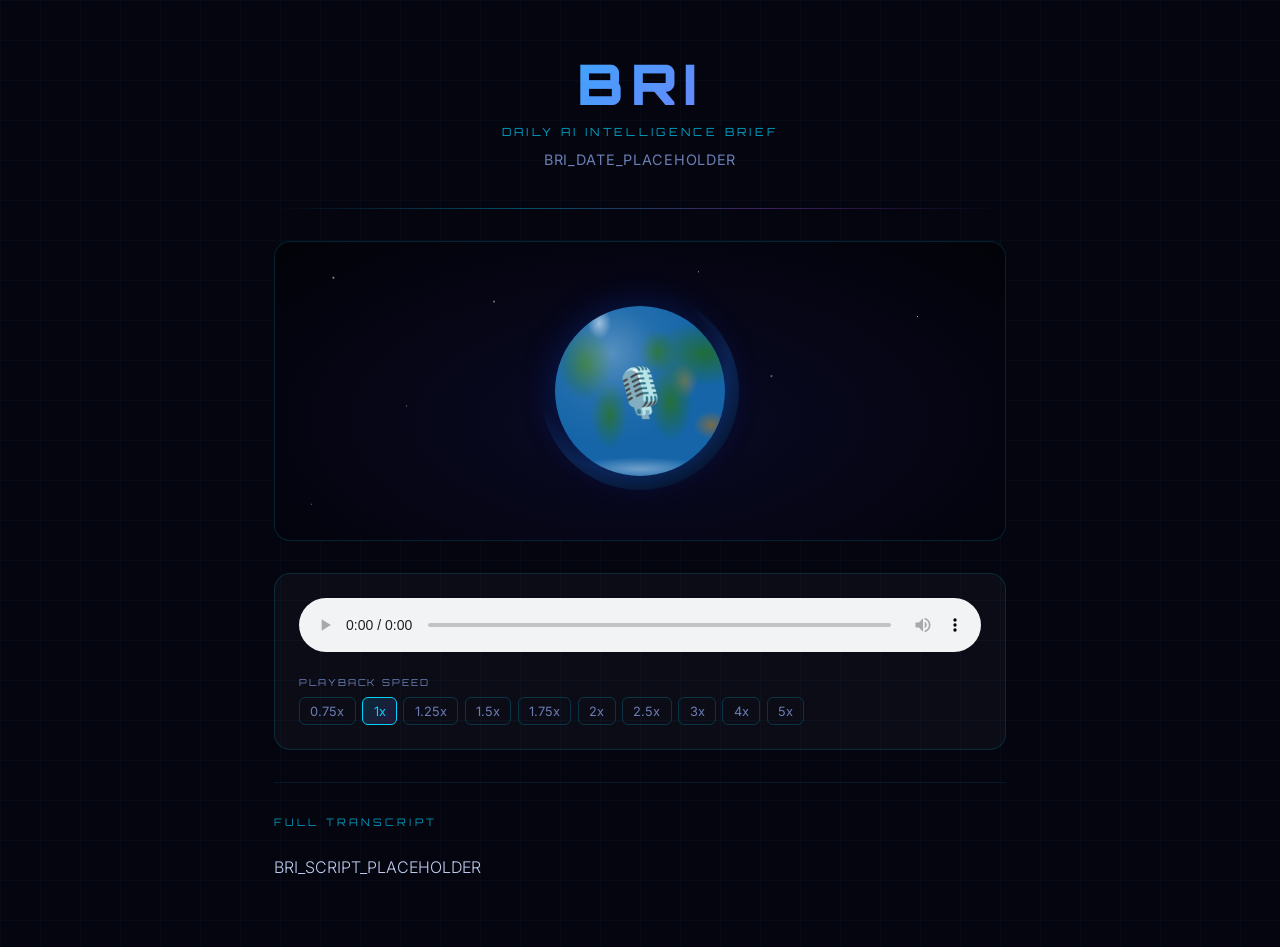
==== template.html @ f0dc10b3 "Add template HTML for Daily AI Brief" ====
<!DOCTYPE html>
<html lang="en">
<head>
  <meta charset="UTF-8" />
  <meta name="viewport" content="width=device-width, initial-scale=1.0" />
  <title>Bri — Daily AI Brief</title>
  <link rel="preconnect" href="https://fonts.googleapis.com">
  <link href="https://fonts.googleapis.com/css2?family=Orbitron:wght@400;700;900&family=Inter:wght@300;400;500&display=swap" rel="stylesheet">
  <style>
    *, *::before, *::after { box-sizing: border-box; margin: 0; padding: 0; }
    body {
      font-family: 'Inter', sans-serif;
      background: #050510;
      color: #e0e8ff;
      min-height: 100vh;
      background-image:
        linear-gradient(rgba(0,212,255,0.03) 1px, transparent 1px),
        linear-gradient(90deg, rgba(0,212,255,0.03) 1px, transparent 1px);
      background-size: 40px 40px;
    }
    .container { max-width: 780px; margin: 0 auto; padding: 3rem 1.5rem 4rem; }
    .header { text-align: center; margin-bottom: 2.5rem; }
    .logo {
      font-family: 'Orbitron', monospace;
      font-size: 3.5rem;
      font-weight: 900;
      background: linear-gradient(135deg, #00d4ff, #a855f7);
      -webkit-background-clip: text;
      -webkit-text-fill-color: transparent;
      background-clip: text;
      letter-spacing: 0.12em;
    }
    .tagline {
      font-family: 'Orbitron', monospace;
      font-size: 0.7rem;
      letter-spacing: 0.3em;
      color: #00d4ff;
      text-transform: uppercase;
      margin-top: 0.4rem;
      opacity: 0.75;
    }
    .date { font-size: 0.9rem; color: #6b7db3; margin-top: 0.75rem; letter-spacing: 0.05em; }
    .divider {
      height: 1px;
      background: linear-gradient(90deg, transparent, #00d4ff, #a855f7, transparent);
      margin: 2rem 0;
      opacity: 0.35;
    }

    /* ============================================================
       EARTH VISUAL
       TO REPLACE WITH YOUR AVATAR VIDEO:
       1. Delete the div.earth-scene block in the HTML below
       2. Paste your video element:
            <video autoplay loop muted playsinline
                   style="width:100%;border-radius:16px;margin-bottom:2rem;">
              <source src="your-avatar.mp4" type="video/mp4">
            </video>
       3. Remove the CSS between these marker comments
    ============================================================ */
    .earth-scene {
      position: relative; height: 300px; border-radius: 16px;
      background: radial-gradient(ellipse at 50% 60%, #0a0a25 0%, #020208 100%);
      border: 1px solid rgba(0,212,255,0.15);
      display: flex; align-items: center; justify-content: center;
      overflow: hidden; margin-bottom: 2rem;
    }
    .earth-scene::before {
      content: ''; position: absolute; inset: 0;
      background-image:
        radial-gradient(1.5px 1.5px at 8% 12%, rgba(255,255,255,0.7) 0%, transparent 100%),
        radial-gradient(1px 1px at 18% 55%, rgba(255,255,255,0.5) 0%, transparent 100%),
        radial-gradient(1.5px 1.5px at 30% 20%, rgba(255,255,255,0.6) 0%, transparent 100%),
        radial-gradient(1px 1px at 45% 75%, rgba(255,255,255,0.4) 0%, transparent 100%),
        radial-gradient(1px 1px at 58% 10%, rgba(255,255,255,0.6) 0%, transparent 100%),
        radial-gradient(1.5px 1.5px at 68% 45%, rgba(255,255,255,0.5) 0%, transparent 100%),
        radial-gradient(1px 1px at 88% 25%, rgba(255,255,255,0.7) 0%, transparent 100%),
        radial-gradient(1px 1px at 5% 88%, rgba(255,255,255,0.4) 0%, transparent 100%);
    }
    .earth-container { position: relative; width: 170px; height: 170px; }
    .atmosphere {
      position: absolute; inset: -14px; border-radius: 50%;
      background: radial-gradient(circle at 38% 32%,
        transparent 48%, rgba(30,144,255,0.18) 62%,
        rgba(0,212,255,0.08) 75%, transparent 85%);
      animation: atmospherePulse 4s ease-in-out infinite;
    }
    @keyframes atmospherePulse {
      0%, 100% { opacity: 0.7; }
      50% { opacity: 1; }
    }
    .earth {
      width: 170px; height: 170px; border-radius: 50%;
      overflow: hidden; position: relative;
      box-shadow:
        inset -30px -10px 50px rgba(0,0,80,0.65),
        inset 5px 5px 20px rgba(50,100,255,0.1),
        0 0 35px rgba(0,80,255,0.25);
    }
    .earth-surface {
      position: absolute; width: 200%; height: 100%; top: 0; left: 0;
      background-color: #1565a8;
      background-image:
        radial-gradient(ellipse 28px 36px at 9% 34%, rgba(34,110,34,0.88) 0%, transparent 100%),
        radial-gradient(ellipse 12px 16px at 13% 10%, rgba(210,225,240,0.65) 0%, transparent 100%),
        radial-gradient(ellipse 18px 34px at 16% 64%, rgba(34,110,34,0.82) 0%, transparent 100%),
        radial-gradient(ellipse 18px 22px at 30% 27%, rgba(34,110,34,0.80) 0%, transparent 100%),
        radial-gradient(ellipse 22px 40px at 34% 56%, rgba(34,110,34,0.85) 0%, transparent 100%),
        radial-gradient(ellipse 55px 32px at 44% 28%, rgba(34,110,34,0.82) 0%, transparent 100%),
        radial-gradient(ellipse 14px 18px at 38% 44%, rgba(180,130,50,0.55) 0%, transparent 100%),
        radial-gradient(ellipse 18px 14px at 46% 70%, rgba(160,110,40,0.70) 0%, transparent 100%),
        radial-gradient(ellipse 70px 12px at 25% 96%, rgba(220,230,245,0.45) 0%, transparent 100%),
        radial-gradient(ellipse 28px 36px at 59% 34%, rgba(34,110,34,0.88) 0%, transparent 100%),
        radial-gradient(ellipse 12px 16px at 63% 10%, rgba(210,225,240,0.65) 0%, transparent 100%),
        radial-gradient(ellipse 18px 34px at 66% 64%, rgba(34,110,34,0.82) 0%, transparent 100%),
        radial-gradient(ellipse 18px 22px at 80% 27%, rgba(34,110,34,0.80) 0%, transparent 100%),
        radial-gradient(ellipse 22px 40px at 84% 56%, rgba(34,110,34,0.85) 0%, transparent 100%),
        radial-gradient(ellipse 55px 32px at 94% 28%, rgba(34,110,34,0.82) 0%, transparent 100%),
        radial-gradient(ellipse 14px 18px at 88% 44%, rgba(180,130,50,0.55) 0%, transparent 100%),
        radial-gradient(ellipse 18px 14px at 96% 70%, rgba(160,110,40,0.70) 0%, transparent 100%),
        radial-gradient(ellipse 70px 12px at 75% 96%, rgba(220,230,245,0.45) 0%, transparent 100%);
      animation: earthRotate 18s linear infinite;
    }
    @keyframes earthRotate {
      from { transform: translateX(0); }
      to { transform: translateX(-50%); }
    }
    .earth-shine {
      position: absolute; inset: 0; border-radius: 50%;
      background: radial-gradient(circle at 33% 28%,
        rgba(255,255,255,0.28) 0%, rgba(255,255,255,0.06) 28%, transparent 55%);
      pointer-events: none;
    }
    .mic-overlay {
      position: absolute; top: 50%; left: 50%;
      transform: translate(-50%, -50%);
      font-size: 3rem; z-index: 10;
      animation: micGlow 2.5s ease-in-out infinite;
    }
    @keyframes micGlow {
      0%, 100% { filter: drop-shadow(0 0 14px rgba(0,212,255,0.9)) drop-shadow(0 0 5px rgba(168,85,247,0.7)); }
      50% { filter: drop-shadow(0 0 24px rgba(0,212,255,1)) drop-shadow(0 0 12px rgba(168,85,247,0.95)); }
    }
    /* ============================================================
       END EARTH VISUAL CSS
    ============================================================ */

    .player-section {
      background: rgba(255,255,255,0.03);
      border: 1px solid rgba(0,212,255,0.15);
      border-radius: 16px; padding: 1.5rem; margin-bottom: 2rem;
    }
    audio { width: 100%; margin-bottom: 1.2rem; border-radius: 8px; accent-color: #00d4ff; }
    .speed-label {
      font-family: 'Orbitron', monospace; font-size: 0.6rem;
      letter-spacing: 0.2em; color: #6b7db3;
      text-transform: uppercase; margin-bottom: 0.6rem;
    }
    .speed-controls { display: flex; gap: 0.4rem; flex-wrap: wrap; }
    .speed-btn {
      padding: 0.35rem 0.65rem;
      border: 1px solid rgba(0,212,255,0.2);
      border-radius: 6px; background: transparent;
      color: #6b7db3; cursor: pointer; font-size: 0.8rem;
      font-family: 'Inter', sans-serif; transition: all 0.2s;
    }
    .speed-btn:hover { border-color: rgba(0,212,255,0.5); color: #00d4ff; }
    .speed-btn.active {
      background: linear-gradient(135deg, rgba(0,212,255,0.15), rgba(168,85,247,0.15));
      border-color: #00d4ff; color: #00d4ff;
    }
    .transcript-section { border-top: 1px solid rgba(0,212,255,0.1); padding-top: 2rem; }
    .transcript-heading {
      font-family: 'Orbitron', monospace; font-size: 0.65rem;
      letter-spacing: 0.3em; color: #00d4ff;
      text-transform: uppercase; margin-bottom: 1.5rem; opacity: 0.7;
    }
    .transcript { white-space: pre-wrap; font-size: 1rem; line-height: 1.85; color: #c0ccee; font-weight: 300; }
  </style>
</head>
<body>
  <div class="container">

    <div class="header">
      <div class="logo">BRI</div>
      <div class="tagline">Daily AI Intelligence Brief</div>
      <div class="date">BRI_DATE_PLACEHOLDER</div>
    </div>

    <div class="divider"></div>

    <!-- AVATAR AREA: delete this block and paste your video when ready -->
    <div class="earth-scene">
      <div class="earth-container">
        <div class="atmosphere"></div>
        <div class="earth">
          <div class="earth-surface"></div>
          <div class="earth-shine"></div>
        </div>
        <div class="mic-overlay">&#127897;&#65039;</div>
      </div>
    </div>

    <div class="player-section">
      <audio id="player" controls preload="metadata">
        <source src="BRI_AUDIO_PLACEHOLDER" type="audio/mpeg" />
        Your browser does not support the audio element.
      </audio>
      <div class="speed-label">Playback Speed</div>
      <div class="speed-controls">
        <button class="speed-btn" onclick="setSpeed(0.75,this)">0.75x</button>
        <button class="speed-btn active" onclick="setSpeed(1,this)">1x</button>
        <button class="speed-btn" onclick="setSpeed(1.25,this)">1.25x</button>
        <button class="speed-btn" onclick="setSpeed(1.5,this)">1.5x</button>
        <button class="speed-btn" onclick="setSpeed(1.75,this)">1.75x</button>
        <button class="speed-btn" onclick="setSpeed(2,this)">2x</button>
        <button class="speed-btn" onclick="setSpeed(2.5,this)">2.5x</button>
        <button class="speed-btn" onclick="setSpeed(3,this)">3x</button>
        <button class="speed-btn" onclick="setSpeed(4,this)">4x</button>
        <button class="speed-btn" onclick="setSpeed(5,this)">5x</button>
      </div>
    </div>

    <div class="transcript-section">
      <div class="transcript-heading">Full Transcript</div>
      <div class="transcript">BRI_SCRIPT_PLACEHOLDER</div>
    </div>

  </div>
  <script>
    const player = document.getElementById("player");
    function setSpeed(rate, btn) {
      player.playbackRate = rate;
      document.querySelectorAll(".speed-btn").forEach(b => b.classList.remove("active"));
      btn.classList.add("active");
    }
  </script>
</body>
</html>
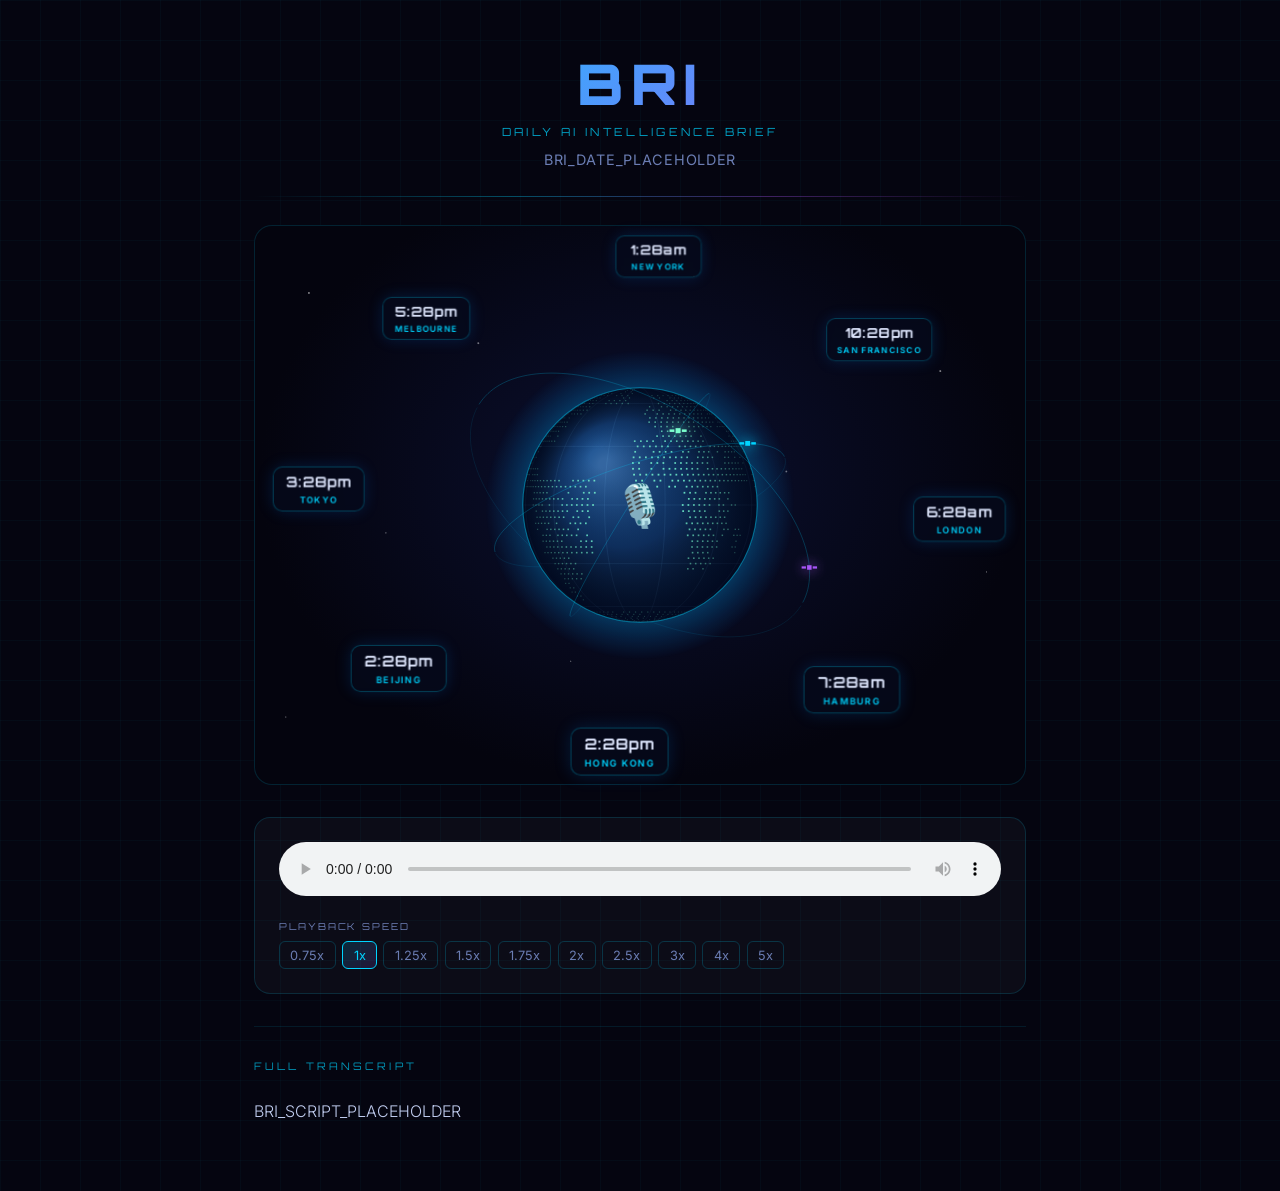
==== commit 4b3f7c0a: "Refactor template.html for hero scene and styles Updated the HTML template to include a new hero sce" ====
--- a/template.html
+++ b/template.html
@@ -5,178 +5,8 @@
   <meta name="viewport" content="width=device-width, initial-scale=1.0" />
   <title>Bri — Daily AI Brief</title>
   <link rel="preconnect" href="https://fonts.googleapis.com">
-  <link href="https://fonts.googleapis.com/css2?family=Orbitron:wght@400;700;900&family=Inter:wght@300;400;500&display=swap" rel="stylesheet">
-  <style>
-    *, *::before, *::after { box-sizing: border-box; margin: 0; padding: 0; }
-    body {
-      font-family: 'Inter', sans-serif;
-      background: #050510;
-      color: #e0e8ff;
-      min-height: 100vh;
-      background-image:
-        linear-gradient(rgba(0,212,255,0.03) 1px, transparent 1px),
-        linear-gradient(90deg, rgba(0,212,255,0.03) 1px, transparent 1px);
-      background-size: 40px 40px;
-    }
-    .container { max-width: 780px; margin: 0 auto; padding: 3rem 1.5rem 4rem; }
-    .header { text-align: center; margin-bottom: 2.5rem; }
-    .logo {
-      font-family: 'Orbitron', monospace;
-      font-size: 3.5rem;
-      font-weight: 900;
-      background: linear-gradient(135deg, #00d4ff, #a855f7);
-      -webkit-background-clip: text;
-      -webkit-text-fill-color: transparent;
-      background-clip: text;
-      letter-spacing: 0.12em;
-    }
-    .tagline {
-      font-family: 'Orbitron', monospace;
-      font-size: 0.7rem;
-      letter-spacing: 0.3em;
-      color: #00d4ff;
-      text-transform: uppercase;
-      margin-top: 0.4rem;
-      opacity: 0.75;
-    }
-    .date { font-size: 0.9rem; color: #6b7db3; margin-top: 0.75rem; letter-spacing: 0.05em; }
-    .divider {
-      height: 1px;
-      background: linear-gradient(90deg, transparent, #00d4ff, #a855f7, transparent);
-      margin: 2rem 0;
-      opacity: 0.35;
-    }
-
-    /* ============================================================
-       EARTH VISUAL
-       TO REPLACE WITH YOUR AVATAR VIDEO:
-       1. Delete the div.earth-scene block in the HTML below
-       2. Paste your video element:
-            <video autoplay loop muted playsinline
-                   style="width:100%;border-radius:16px;margin-bottom:2rem;">
-              <source src="your-avatar.mp4" type="video/mp4">
-            </video>
-       3. Remove the CSS between these marker comments
-    ============================================================ */
-    .earth-scene {
-      position: relative; height: 300px; border-radius: 16px;
-      background: radial-gradient(ellipse at 50% 60%, #0a0a25 0%, #020208 100%);
-      border: 1px solid rgba(0,212,255,0.15);
-      display: flex; align-items: center; justify-content: center;
-      overflow: hidden; margin-bottom: 2rem;
-    }
-    .earth-scene::before {
-      content: ''; position: absolute; inset: 0;
-      background-image:
-        radial-gradient(1.5px 1.5px at 8% 12%, rgba(255,255,255,0.7) 0%, transparent 100%),
-        radial-gradient(1px 1px at 18% 55%, rgba(255,255,255,0.5) 0%, transparent 100%),
-        radial-gradient(1.5px 1.5px at 30% 20%, rgba(255,255,255,0.6) 0%, transparent 100%),
-        radial-gradient(1px 1px at 45% 75%, rgba(255,255,255,0.4) 0%, transparent 100%),
-        radial-gradient(1px 1px at 58% 10%, rgba(255,255,255,0.6) 0%, transparent 100%),
-        radial-gradient(1.5px 1.5px at 68% 45%, rgba(255,255,255,0.5) 0%, transparent 100%),
-        radial-gradient(1px 1px at 88% 25%, rgba(255,255,255,0.7) 0%, transparent 100%),
-        radial-gradient(1px 1px at 5% 88%, rgba(255,255,255,0.4) 0%, transparent 100%);
-    }
-    .earth-container { position: relative; width: 170px; height: 170px; }
-    .atmosphere {
-      position: absolute; inset: -14px; border-radius: 50%;
-      background: radial-gradient(circle at 38% 32%,
-        transparent 48%, rgba(30,144,255,0.18) 62%,
-        rgba(0,212,255,0.08) 75%, transparent 85%);
-      animation: atmospherePulse 4s ease-in-out infinite;
-    }
-    @keyframes atmospherePulse {
-      0%, 100% { opacity: 0.7; }
-      50% { opacity: 1; }
-    }
-    .earth {
-      width: 170px; height: 170px; border-radius: 50%;
-      overflow: hidden; position: relative;
-      box-shadow:
-        inset -30px -10px 50px rgba(0,0,80,0.65),
-        inset 5px 5px 20px rgba(50,100,255,0.1),
-        0 0 35px rgba(0,80,255,0.25);
-    }
-    .earth-surface {
-      position: absolute; width: 200%; height: 100%; top: 0; left: 0;
-      background-color: #1565a8;
-      background-image:
-        radial-gradient(ellipse 28px 36px at 9% 34%, rgba(34,110,34,0.88) 0%, transparent 100%),
-        radial-gradient(ellipse 12px 16px at 13% 10%, rgba(210,225,240,0.65) 0%, transparent 100%),
-        radial-gradient(ellipse 18px 34px at 16% 64%, rgba(34,110,34,0.82) 0%, transparent 100%),
-        radial-gradient(ellipse 18px 22px at 30% 27%, rgba(34,110,34,0.80) 0%, transparent 100%),
-        radial-gradient(ellipse 22px 40px at 34% 56%, rgba(34,110,34,0.85) 0%, transparent 100%),
-        radial-gradient(ellipse 55px 32px at 44% 28%, rgba(34,110,34,0.82) 0%, transparent 100%),
-        radial-gradient(ellipse 14px 18px at 38% 44%, rgba(180,130,50,0.55) 0%, transparent 100%),
-        radial-gradient(ellipse 18px 14px at 46% 70%, rgba(160,110,40,0.70) 0%, transparent 100%),
-        radial-gradient(ellipse 70px 12px at 25% 96%, rgba(220,230,245,0.45) 0%, transparent 100%),
-        radial-gradient(ellipse 28px 36px at 59% 34%, rgba(34,110,34,0.88) 0%, transparent 100%),
-        radial-gradient(ellipse 12px 16px at 63% 10%, rgba(210,225,240,0.65) 0%, transparent 100%),
-        radial-gradient(ellipse 18px 34px at 66% 64%, rgba(34,110,34,0.82) 0%, transparent 100%),
-        radial-gradient(ellipse 18px 22px at 80% 27%, rgba(34,110,34,0.80) 0%, transparent 100%),
-        radial-gradient(ellipse 22px 40px at 84% 56%, rgba(34,110,34,0.85) 0%, transparent 100%),
-        radial-gradient(ellipse 55px 32px at 94% 28%, rgba(34,110,34,0.82) 0%, transparent 100%),
-        radial-gradient(ellipse 14px 18px at 88% 44%, rgba(180,130,50,0.55) 0%, transparent 100%),
-        radial-gradient(ellipse 18px 14px at 96% 70%, rgba(160,110,40,0.70) 0%, transparent 100%),
-        radial-gradient(ellipse 70px 12px at 75% 96%, rgba(220,230,245,0.45) 0%, transparent 100%);
-      animation: earthRotate 18s linear infinite;
-    }
-    @keyframes earthRotate {
-      from { transform: translateX(0); }
-      to { transform: translateX(-50%); }
-    }
-    .earth-shine {
-      position: absolute; inset: 0; border-radius: 50%;
-      background: radial-gradient(circle at 33% 28%,
-        rgba(255,255,255,0.28) 0%, rgba(255,255,255,0.06) 28%, transparent 55%);
-      pointer-events: none;
-    }
-    .mic-overlay {
-      position: absolute; top: 50%; left: 50%;
-      transform: translate(-50%, -50%);
-      font-size: 3rem; z-index: 10;
-      animation: micGlow 2.5s ease-in-out infinite;
-    }
-    @keyframes micGlow {
-      0%, 100% { filter: drop-shadow(0 0 14px rgba(0,212,255,0.9)) drop-shadow(0 0 5px rgba(168,85,247,0.7)); }
-      50% { filter: drop-shadow(0 0 24px rgba(0,212,255,1)) drop-shadow(0 0 12px rgba(168,85,247,0.95)); }
-    }
-    /* ============================================================
-       END EARTH VISUAL CSS
-    ============================================================ */
-
-    .player-section {
-      background: rgba(255,255,255,0.03);
-      border: 1px solid rgba(0,212,255,0.15);
-      border-radius: 16px; padding: 1.5rem; margin-bottom: 2rem;
-    }
-    audio { width: 100%; margin-bottom: 1.2rem; border-radius: 8px; accent-color: #00d4ff; }
-    .speed-label {
-      font-family: 'Orbitron', monospace; font-size: 0.6rem;
-      letter-spacing: 0.2em; color: #6b7db3;
-      text-transform: uppercase; margin-bottom: 0.6rem;
-    }
-    .speed-controls { display: flex; gap: 0.4rem; flex-wrap: wrap; }
-    .speed-btn {
-      padding: 0.35rem 0.65rem;
-      border: 1px solid rgba(0,212,255,0.2);
-      border-radius: 6px; background: transparent;
-      color: #6b7db3; cursor: pointer; font-size: 0.8rem;
-      font-family: 'Inter', sans-serif; transition: all 0.2s;
-    }
-    .speed-btn:hover { border-color: rgba(0,212,255,0.5); color: #00d4ff; }
-    .speed-btn.active {
-      background: linear-gradient(135deg, rgba(0,212,255,0.15), rgba(168,85,247,0.15));
-      border-color: #00d4ff; color: #00d4ff;
-    }
-    .transcript-section { border-top: 1px solid rgba(0,212,255,0.1); padding-top: 2rem; }
-    .transcript-heading {
-      font-family: 'Orbitron', monospace; font-size: 0.65rem;
-      letter-spacing: 0.3em; color: #00d4ff;
-      text-transform: uppercase; margin-bottom: 1.5rem; opacity: 0.7;
-    }
-    .transcript { white-space: pre-wrap; font-size: 1rem; line-height: 1.85; color: #c0ccee; font-weight: 300; }
-  </style>
+  <link href="https://fonts.googleapis.com/css2?family=Orbitron:wght@400;700;900&family=Inter:wght@300;400;500;600&display=swap" rel="stylesheet">
+  <link rel="stylesheet" href="style.css" />
 </head>
 <body>
   <div class="container">
@@ -189,16 +19,22 @@
 
     <div class="divider"></div>
 
-    <!-- AVATAR AREA: delete this block and paste your video when ready -->
-    <div class="earth-scene">
-      <div class="earth-container">
-        <div class="atmosphere"></div>
-        <div class="earth">
-          <div class="earth-surface"></div>
-          <div class="earth-shine"></div>
-        </div>
-        <div class="mic-overlay">&#127897;&#65039;</div>
+    <!-- ============================================================
+         HERO SCENE — rotating Earth, satellites, orbiting clocks.
+         TO SWAP IN YOUR AVATAR VIDEO LATER: delete this entire
+         <div class="hero"> block and paste your video in its place:
+
+           <video autoplay loop muted playsinline
+                  style="width:100%;border-radius:18px;margin-bottom:2rem;">
+             <source src="your-avatar.mp4" type="video/mp4">
+           </video>
+    ============================================================ -->
+    <div class="hero">
+      <div class="stage">
+        <canvas id="globe"></canvas>
+        <div class="mic">&#127897;&#65039;</div>
       </div>
+      <div class="clock-layer" id="clockLayer"></div>
     </div>
 
     <div class="player-section">
@@ -227,13 +63,16 @@
     </div>
 
   </div>
+
   <script>
-    const player = document.getElementById("player");
+    var player = document.getElementById("player");
     function setSpeed(rate, btn) {
       player.playbackRate = rate;
-      document.querySelectorAll(".speed-btn").forEach(b => b.classList.remove("active"));
+      var all = document.querySelectorAll(".speed-btn");
+      for (var i = 0; i < all.length; i++) all[i].classList.remove("active");
       btn.classList.add("active");
     }
   </script>
+  <script src="app.js"></script>
 </body>
 </html>
--- a/style.css
+++ b/style.css
@@ -0,0 +1,237 @@
+/* ============================================================
+   BRI — stylesheet
+   Change the colours in :root below to restyle the whole page.
+   ============================================================ */
+:root {
+  --bg:     #050510;
+  --cyan:   #00d4ff;
+  --purple: #a855f7;
+  --text:   #e0e8ff;
+  --muted:  #6b7db3;
+  --panel:  rgba(255,255,255,0.03);
+  --line:   rgba(0,212,255,0.15);
+}
+
+*, *::before, *::after { box-sizing: border-box; margin: 0; padding: 0; }
+
+body {
+  font-family: 'Inter', sans-serif;
+  background: var(--bg);
+  color: var(--text);
+  min-height: 100vh;
+  background-image:
+    linear-gradient(rgba(0,212,255,0.03) 1px, transparent 1px),
+    linear-gradient(90deg, rgba(0,212,255,0.03) 1px, transparent 1px);
+  background-size: 40px 40px;
+}
+
+.container { max-width: 820px; margin: 0 auto; padding: 3rem 1.5rem 4rem; }
+
+/* ---------- Header ---------- */
+.header { text-align: center; margin-bottom: 1.75rem; }
+
+.logo {
+  font-family: 'Orbitron', monospace;
+  font-size: 3.5rem;
+  font-weight: 900;
+  background: linear-gradient(135deg, var(--cyan), var(--purple));
+  -webkit-background-clip: text;
+  -webkit-text-fill-color: transparent;
+  background-clip: text;
+  letter-spacing: 0.12em;
+}
+
+.tagline {
+  font-family: 'Orbitron', monospace;
+  font-size: 0.7rem;
+  letter-spacing: 0.3em;
+  color: var(--cyan);
+  text-transform: uppercase;
+  margin-top: 0.4rem;
+  opacity: 0.75;
+}
+
+.date { font-size: 0.9rem; color: var(--muted); margin-top: 0.75rem; letter-spacing: 0.05em; }
+
+.divider {
+  height: 1px;
+  background: linear-gradient(90deg, transparent, var(--cyan), var(--purple), transparent);
+  margin: 1.75rem 0;
+  opacity: 0.35;
+}
+
+/* ============================================================
+   HERO SCENE — rotating Earth, satellites, orbiting clocks
+   ------------------------------------------------------------
+   TO SWAP IN YOUR AVATAR VIDEO LATER:
+   In template.html, delete the whole <div class="hero">...</div>
+   block and paste this in its place:
+
+     <video autoplay loop muted playsinline
+            style="width:100%;border-radius:18px;margin-bottom:2rem;">
+       <source src="your-avatar.mp4" type="video/mp4">
+     </video>
+
+   Then you can delete everything between the ==== markers here.
+   ============================================================ */
+.hero { position: relative; margin-bottom: 2rem; }
+
+.stage {
+  position: relative;
+  height: 560px;
+  border-radius: 18px;
+  overflow: hidden;
+  border: 1px solid var(--line);
+  background: radial-gradient(ellipse at 50% 45%, #0b1030 0%, #04040e 70%);
+}
+
+/* starfield */
+.stage::before {
+  content: '';
+  position: absolute;
+  inset: 0;
+  background-image:
+    radial-gradient(1.4px 1.4px at 7% 12%,  rgba(255,255,255,0.75) 0%, transparent 100%),
+    radial-gradient(1px 1px   at 17% 55%,  rgba(255,255,255,0.5)  0%, transparent 100%),
+    radial-gradient(1.4px 1.4px at 29% 21%, rgba(255,255,255,0.6)  0%, transparent 100%),
+    radial-gradient(1px 1px   at 41% 78%,  rgba(255,255,255,0.45) 0%, transparent 100%),
+    radial-gradient(1px 1px   at 57% 9%,   rgba(255,255,255,0.6)  0%, transparent 100%),
+    radial-gradient(1.4px 1.4px at 69% 44%, rgba(255,255,255,0.5)  0%, transparent 100%),
+    radial-gradient(1px 1px   at 79% 83%,  rgba(255,255,255,0.45) 0%, transparent 100%),
+    radial-gradient(1.4px 1.4px at 89% 26%, rgba(255,255,255,0.7)  0%, transparent 100%),
+    radial-gradient(1px 1px   at 95% 62%,  rgba(255,255,255,0.5)  0%, transparent 100%),
+    radial-gradient(1px 1px   at 4% 88%,   rgba(255,255,255,0.45) 0%, transparent 100%);
+  animation: twinkle 7s ease-in-out infinite alternate;
+}
+
+@keyframes twinkle { from { opacity: 0.55; } to { opacity: 1; } }
+
+#globe { position: absolute; inset: 0; width: 100%; height: 100%; display: block; }
+
+.mic {
+  position: absolute;
+  left: 50%; top: 50%;
+  transform: translate(-50%, -50%);
+  font-size: 2.6rem;
+  z-index: 6;
+  pointer-events: none;
+  animation: micGlow 2.6s ease-in-out infinite;
+}
+
+@keyframes micGlow {
+  0%, 100% { filter: drop-shadow(0 0 14px rgba(0,212,255,0.9)) drop-shadow(0 0 5px rgba(168,85,247,0.7)); }
+  50%      { filter: drop-shadow(0 0 26px rgba(0,212,255,1))   drop-shadow(0 0 13px rgba(168,85,247,0.95)); }
+}
+
+/* orbiting clock ring */
+.clock-layer { position: absolute; inset: 0; z-index: 7; pointer-events: none; }
+
+.clock-node { position: absolute; left: 0; top: 0; will-change: transform; }
+
+.clock-card {
+  min-width: 98px;
+  padding: 0.4rem 0.7rem;
+  text-align: center;
+  border-radius: 10px;
+  background: rgba(6,10,28,0.72);
+  border: 1px solid rgba(0,212,255,0.28);
+  box-shadow: 0 0 18px rgba(0,140,255,0.18);
+  backdrop-filter: blur(4px);
+}
+
+.clock-time {
+  font-family: 'Orbitron', monospace;
+  font-weight: 700;
+  font-size: 0.95rem;
+  color: var(--text);
+  letter-spacing: 0.03em;
+}
+
+.clock-city {
+  font-size: 0.58rem;
+  font-weight: 600;
+  letter-spacing: 0.14em;
+  text-transform: uppercase;
+  color: var(--cyan);
+  margin-top: 0.2rem;
+}
+
+/* On small screens the orbit is dropped and the clocks become a grid */
+@media (max-width: 720px) {
+  .stage { height: 330px; }
+  .mic { font-size: 2rem; }
+  .clock-layer {
+    position: static !important;
+    display: grid;
+    grid-template-columns: repeat(2, 1fr);
+    gap: 0.6rem;
+    margin-top: 1rem;
+  }
+  .clock-node { position: static !important; transform: none !important; }
+}
+/* ============================================================
+   END HERO SCENE
+   ============================================================ */
+
+/* ---------- Player ---------- */
+.player-section {
+  background: var(--panel);
+  border: 1px solid var(--line);
+  border-radius: 16px;
+  padding: 1.5rem;
+  margin-bottom: 2rem;
+}
+
+audio { width: 100%; margin-bottom: 1.2rem; border-radius: 8px; accent-color: var(--cyan); }
+
+.speed-label {
+  font-family: 'Orbitron', monospace;
+  font-size: 0.6rem;
+  letter-spacing: 0.2em;
+  color: var(--muted);
+  text-transform: uppercase;
+  margin-bottom: 0.6rem;
+}
+
+.speed-controls { display: flex; gap: 0.4rem; flex-wrap: wrap; }
+
+.speed-btn {
+  padding: 0.35rem 0.65rem;
+  border: 1px solid rgba(0,212,255,0.2);
+  border-radius: 6px;
+  background: transparent;
+  color: var(--muted);
+  cursor: pointer;
+  font-size: 0.8rem;
+  font-family: 'Inter', sans-serif;
+  transition: all 0.2s;
+}
+
+.speed-btn:hover { border-color: rgba(0,212,255,0.5); color: var(--cyan); }
+
+.speed-btn.active {
+  background: linear-gradient(135deg, rgba(0,212,255,0.15), rgba(168,85,247,0.15));
+  border-color: var(--cyan);
+  color: var(--cyan);
+}
+
+/* ---------- Transcript ---------- */
+.transcript-section { border-top: 1px solid rgba(0,212,255,0.1); padding-top: 2rem; }
+
+.transcript-heading {
+  font-family: 'Orbitron', monospace;
+  font-size: 0.65rem;
+  letter-spacing: 0.3em;
+  color: var(--cyan);
+  text-transform: uppercase;
+  margin-bottom: 1.5rem;
+  opacity: 0.7;
+}
+
+.transcript {
+  white-space: pre-wrap;
+  font-size: 1rem;
+  line-height: 1.85;
+  color: #c0ccee;
+  font-weight: 300;
+}
